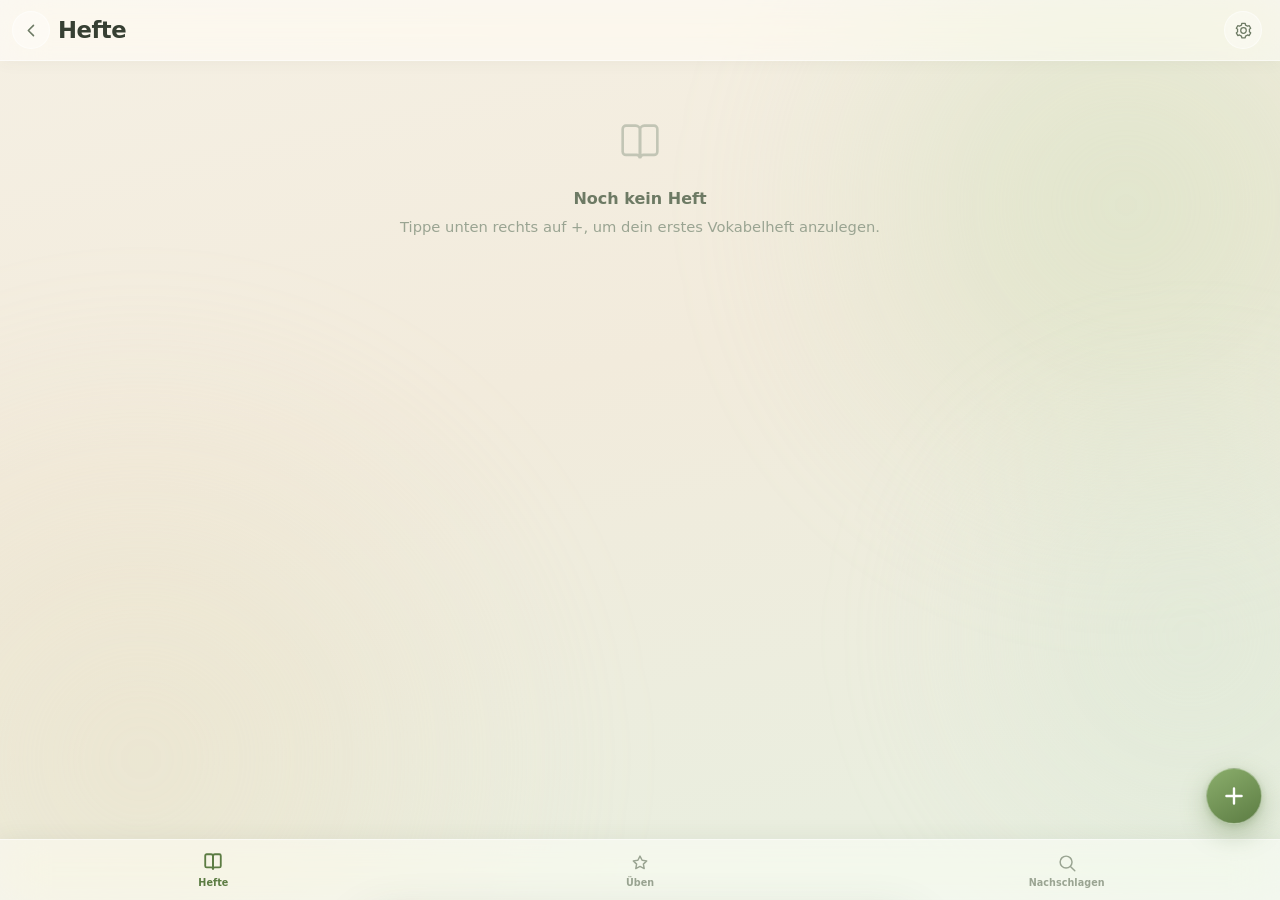
==== index.html @ 09ec7185 "Vokabel-App" ====
<!DOCTYPE html>
<html lang="de">
<head>
<meta charset="utf-8">
<meta name="viewport" content="width=device-width, initial-scale=1, viewport-fit=cover">
<title>Vokabeln</title>
<meta name="description" content="Vokabelhefte anlegen, üben und nachschlagen – offline und lokal.">
<meta name="theme-color" content="#EFEADD">
<meta name="color-scheme" content="light">
<meta name="apple-mobile-web-app-capable" content="yes">
<meta name="apple-mobile-web-app-status-bar-style" content="default">
<meta name="apple-mobile-web-app-title" content="Vokabeln">
<link rel="manifest" href="manifest.webmanifest">
<link rel="apple-touch-icon" href="icons/apple-touch-icon.png">
<link rel="icon" href="icons/favicon-32.png" sizes="32x32">
<link rel="stylesheet" href="css/style.css">
</head>
<body>

<div class="bg-decor" aria-hidden="true">
  <span class="blob blob-1"></span>
  <span class="blob blob-2"></span>
  <span class="blob blob-3"></span>
</div>

<header class="topbar glass">
  <div class="topbar-inner">
    <button class="icon-btn back-btn" id="btnBack" hidden aria-label="Zurück">
      <svg viewBox="0 0 24 24" aria-hidden="true"><path d="M14.5 5.5 8 12l6.5 6.5" stroke-width="2" stroke-linecap="round"/></svg>
    </button>
    <h1 id="viewTitle">Hefte</h1>
    <button class="icon-btn" id="btnSettings" aria-label="Einstellungen">
      <svg viewBox="0 0 24 24" aria-hidden="true"><path d="M12 15.5a3.5 3.5 0 1 0 0-7 3.5 3.5 0 0 0 0 7Z"/><path d="M19.4 13.5a7.6 7.6 0 0 0 0-3l1.7-1.3-2-3.4-2 .8a7.6 7.6 0 0 0-2.6-1.5L14.2 3H9.8l-.3 2.1a7.6 7.6 0 0 0-2.6 1.5l-2-.8-2 3.4 1.7 1.3a7.6 7.6 0 0 0 0 3L2.9 15l2 3.4 2-.8a7.6 7.6 0 0 0 2.6 1.5l.3 2.1h4.4l.3-2.1a7.6 7.6 0 0 0 2.6-1.5l2 .8 2-3.4-1.7-1.3Z"/></svg>
    </button>
  </div>
</header>

<main id="main">

  <!-- ── HEFTE ───────────────────────────────────────── -->
  <section class="view" id="view-books" data-title="Hefte">
    <div id="booksContent"></div>
  </section>

  <!-- ── EIN HEFT ────────────────────────────────────── -->
  <section class="view" id="view-book" data-title="Heft" hidden>
    <div id="bookHeader"></div>
    <div class="glass card search-card">
      <div class="search-row">
        <svg class="search-ic" viewBox="0 0 24 24" aria-hidden="true"><circle cx="11" cy="11" r="6.5"/><path d="m16 16 4.5 4.5" stroke-linecap="round"/></svg>
        <input type="text" id="wordSearch" placeholder="Im Heft suchen …" autocomplete="off" enterkeyhint="search">
        <button class="icon-btn clear-btn" id="clearSearch" hidden aria-label="Suche leeren">
          <svg viewBox="0 0 24 24" aria-hidden="true"><path d="M6 6l12 12M18 6 6 18" stroke-width="2" stroke-linecap="round"/></svg>
        </button>
      </div>
      <div class="seg" id="wordFilter">
        <button class="seg-btn is-active" data-wf="all">Alle</button>
        <button class="seg-btn" data-wf="hard">Schwierig</button>
        <button class="seg-btn" data-wf="due">Fällig</button>
      </div>
    </div>
    <div id="wordsContent"></div>
  </section>

  <!-- ── ÜBEN ────────────────────────────────────────── -->
  <section class="view" id="view-train" data-title="Üben" hidden>
    <div id="trainContent"></div>
  </section>

  <!-- ── NACHSCHLAGEN ────────────────────────────────── -->
  <section class="view" id="view-dict" data-title="Nachschlagen" hidden>
    <div class="glass card search-card">
      <div class="search-row">
        <svg class="search-ic" viewBox="0 0 24 24" aria-hidden="true"><circle cx="11" cy="11" r="6.5"/><path d="m16 16 4.5 4.5" stroke-linecap="round"/></svg>
        <input type="text" id="dictSearch" placeholder="Wort eingeben …" autocomplete="off" autocapitalize="off" enterkeyhint="search">
        <button class="icon-btn clear-btn" id="clearDict" hidden aria-label="Suche leeren">
          <svg viewBox="0 0 24 24" aria-hidden="true"><path d="M6 6l12 12M18 6 6 18" stroke-width="2" stroke-linecap="round"/></svg>
        </button>
      </div>
      <p class="hint" id="dictHint"></p>
    </div>
    <div id="dictContent"></div>
  </section>

  <!-- ── EINSTELLUNGEN ───────────────────────────────── -->
  <section class="view" id="view-settings" data-title="Einstellungen" hidden>
    <div class="glass card">
      <h2>Datensicherung</h2>
      <p class="hint">Alle Vokabeln liegen nur auf diesem Gerät. Sichere sie regelmäßig – iOS kann den Speicher löschen, wenn die App lange ungenutzt bleibt.</p>
      <label class="check-line">
        <input type="checkbox" id="exportImages" checked>
        <span>Bilder mitsichern <em id="imgSizeHint"></em></span>
      </label>
      <div class="btn-row">
        <button class="btn btn-primary" id="btnExport">Exportieren</button>
        <button class="btn btn-soft" id="btnImport">Importieren</button>
      </div>
      <input type="file" id="importFile" accept="application/json,.json" hidden>
    </div>

    <div class="glass card">
      <h2>Aussprache</h2>
      <label class="check-line">
        <input type="checkbox" id="ttsEnabled" checked>
        <span>Vorlese-Knopf anzeigen</span>
      </label>
      <p class="hint" id="ttsHint"></p>
    </div>

    <div class="glass card">
      <h2>Wörterbuch</h2>
      <p class="hint" id="dictInfo"></p>
    </div>

    <div class="glass card">
      <h2>Speicher</h2>
      <p class="hint" id="storageInfo"></p>
      <div class="btn-row">
        <button class="btn btn-soft" id="btnResetBoxes">Lernfortschritt zurücksetzen</button>
      </div>
    </div>

    <div class="glass card">
      <h2>Über</h2>
      <p class="hint">Vokabeln · Version <span id="appVersion"></span><br>Funktioniert vollständig offline. Keine Konten, keine Server, keine Werbung.</p>
    </div>
  </section>

</main>

<button class="fab" id="fab" aria-label="Neues Heft">
  <svg viewBox="0 0 24 24" aria-hidden="true"><path d="M12 5v14M5 12h14" stroke-width="2.2" stroke-linecap="round"/></svg>
</button>

<nav class="tabbar glass" id="tabbar">
  <button class="tab is-active" data-view="books">
    <svg viewBox="0 0 24 24" aria-hidden="true"><path d="M4 5.5A1.5 1.5 0 0 1 5.5 4H10a2 2 0 0 1 2 2v13a1.7 1.7 0 0 0-1.7-1.5H5.5A1.5 1.5 0 0 1 4 16V5.5Z"/><path d="M20 5.5A1.5 1.5 0 0 0 18.5 4H14a2 2 0 0 0-2 2v13a1.7 1.7 0 0 1 1.7-1.5h4.8A1.5 1.5 0 0 0 20 16V5.5Z"/></svg>
    <span>Hefte</span>
  </button>
  <button class="tab" data-view="train">
    <svg viewBox="0 0 24 24" aria-hidden="true"><path d="M12 4.5 14.3 9l5 .7-3.6 3.5.9 4.9-4.6-2.4-4.6 2.4.9-4.9L4.7 9.7l5-.7L12 4.5Z"/></svg>
    <span>Üben</span>
  </button>
  <button class="tab" data-view="dict">
    <svg viewBox="0 0 24 24" aria-hidden="true"><circle cx="11" cy="11" r="6.5"/><path d="m16 16 4.5 4.5" stroke-linecap="round"/></svg>
    <span>Nachschlagen</span>
  </button>
</nav>

<div class="sheet-backdrop" id="sheetBackdrop" hidden></div>
<div class="sheet glass" id="sheet" hidden role="dialog" aria-modal="true" aria-labelledby="sheetTitle">
  <div class="sheet-grip" aria-hidden="true"></div>
  <div class="sheet-head">
    <h2 id="sheetTitle"></h2>
    <button class="icon-btn" id="sheetClose" aria-label="Schließen">
      <svg viewBox="0 0 24 24" aria-hidden="true"><path d="M6 6l12 12M18 6 6 18" stroke-width="2" stroke-linecap="round"/></svg>
    </button>
  </div>
  <div class="sheet-body" id="sheetBody"></div>
</div>

<div class="toast" id="toast" role="status" aria-live="polite" hidden></div>

<script src="js/dict.js"></script>
<script src="js/store.js"></script>
<script src="js/ui.js"></script>
<script src="js/train.js"></script>
<script src="js/app.js"></script>
</body>
</html>
---- css/style.css ----
/* ═══════════════════════════════════════════════════════
   Stundenplan · Clear-Glass Eco
   Palette: Beige + Salbeigrün, alles pastell
   ═══════════════════════════════════════════════════════ */

:root{
  /* Grundflächen */
  --bg-1:#F5F0E4;
  --bg-2:#E7EFE0;
  --bg-3:#F2EBDC;

  /* Glas */
  --glass:rgba(255,255,255,.52);
  --glass-strong:rgba(255,255,255,.74);
  --glass-soft:rgba(255,255,255,.34);
  --glass-brd:rgba(255,255,255,.72);
  --glass-brd-soft:rgba(255,255,255,.5);

  /* Schrift */
  --ink:#374033;
  --ink-soft:#6D7A64;
  --ink-faint:#9AA492;

  /* Akzent */
  --green:#7A9C5E;
  --green-deep:#5C7C43;
  --green-pale:#DCE8D0;
  --green-mist:rgba(122,156,94,.14);

  /* Dringlichkeit */
  --p3:#C87B60;
  --p2:#D3A55E;
  --p1:#8CAB6E;
  --p0:#A2ABA0;
  --p3-bg:rgba(200,123,96,.13);
  --p2-bg:rgba(211,165,94,.15);
  --p1-bg:rgba(140,171,110,.15);
  --p0-bg:rgba(162,171,160,.14);

  /* Schatten */
  --sh-sm:0 2px 10px rgba(70,86,58,.07);
  --sh-md:0 8px 28px rgba(70,86,58,.10);
  --sh-lg:0 16px 48px rgba(70,86,58,.16);

  --r-lg:24px;
  --r-md:18px;
  --r-sm:13px;

  --topbar-h:60px;
  --tabbar-h:60px;

  --blur:saturate(175%) blur(22px);
}

*,*::before,*::after{box-sizing:border-box}

html{
  -webkit-text-size-adjust:100%;
  scroll-behavior:smooth;
}

body{
  margin:0;
  min-height:100dvh;
  font-family:-apple-system,BlinkMacSystemFont,"SF Pro Text","Segoe UI",Roboto,system-ui,sans-serif;
  font-size:16px;
  line-height:1.45;
  color:var(--ink);
  background:linear-gradient(168deg,var(--bg-1) 0%,var(--bg-3) 42%,var(--bg-2) 100%);
  background-attachment:fixed;
  -webkit-tap-highlight-color:transparent;
  overscroll-behavior-y:none;
}

/* Weiche Farbwolken im Hintergrund */
.bg-decor{position:fixed;inset:0;z-index:-1;overflow:hidden;pointer-events:none}
.blob{position:absolute;border-radius:50%;filter:blur(60px);opacity:.5}
.blob-1{width:60vw;height:60vw;top:-14vw;right:-18vw;background:radial-gradient(circle,#CBDEB8 0%,rgba(203,222,184,0) 70%)}
.blob-2{width:70vw;height:70vw;bottom:-24vw;left:-24vw;background:radial-gradient(circle,#EADFC4 0%,rgba(234,223,196,0) 70%)}
.blob-3{width:46vw;height:46vw;top:38%;right:-16vw;background:radial-gradient(circle,#D7E6D2 0%,rgba(215,230,210,0) 70%)}

/* ── Glas-Basis ───────────────────────────────────────── */
.glass{
  background:var(--glass);
  -webkit-backdrop-filter:var(--blur);
  backdrop-filter:var(--blur);
  border:1px solid var(--glass-brd);
}

.card{
  border-radius:var(--r-lg);
  padding:18px;
  margin-bottom:14px;
  box-shadow:var(--sh-md);
}

.card h2{
  margin:0 0 4px;
  font-size:1.02rem;
  font-weight:650;
  letter-spacing:-.01em;
}

.card-head{
  display:flex;align-items:center;justify-content:space-between;
  gap:12px;margin-bottom:12px;
}
.card-head h2{margin:0}

.hint{
  margin:6px 0 0;
  font-size:.83rem;
  line-height:1.5;
  color:var(--ink-soft);
}

/* ── Kopfzeile ────────────────────────────────────────── */
.topbar{
  position:sticky;top:0;z-index:40;
  padding-top:env(safe-area-inset-top);
  border-width:0 0 1px;
  border-color:var(--glass-brd-soft);
  box-shadow:0 1px 16px rgba(70,86,58,.05);
}
.topbar-inner{
  height:var(--topbar-h);
  display:flex;align-items:center;justify-content:space-between;
  padding:0 18px;
}
.topbar h1{
  margin:0;
  font-size:1.42rem;
  font-weight:680;
  letter-spacing:-.022em;
}

.subbar{
  display:flex;align-items:center;justify-content:space-between;
  gap:10px;padding:0 14px 10px;
}
.nav-label{
  font-size:.94rem;font-weight:600;color:var(--ink-soft);
  text-align:center;flex:1;
}
.nav-label small{display:block;font-size:.74rem;font-weight:500;color:var(--ink-faint)}

/* ── Buttons ──────────────────────────────────────────── */
.icon-btn{
  width:38px;height:38px;flex:0 0 auto;
  display:grid;place-items:center;
  border:1px solid var(--glass-brd-soft);
  border-radius:50%;
  background:var(--glass-soft);
  color:var(--ink-soft);
  cursor:pointer;
  transition:transform .16s,background .16s;
}
.icon-btn:active{transform:scale(.9)}
.icon-btn svg{width:19px;height:19px;fill:none;stroke:currentColor;stroke-width:1.6;stroke-linejoin:round}

.btn{
  appearance:none;
  font:inherit;font-size:.9rem;font-weight:600;
  padding:11px 18px;
  border-radius:999px;
  border:1px solid transparent;
  cursor:pointer;
  transition:transform .15s,box-shadow .15s,background .15s;
  white-space:nowrap;
}
.btn:active{transform:scale(.96)}
.btn-primary{
  background:linear-gradient(150deg,var(--green) 0%,var(--green-deep) 100%);
  color:#fff;
  box-shadow:0 6px 18px rgba(92,124,67,.28);
}
.btn-soft{
  background:var(--glass-strong);
  border-color:var(--glass-brd);
  color:var(--ink);
  box-shadow:var(--sh-sm);
}
.btn-danger{
  background:rgba(200,123,96,.14);
  border-color:rgba(200,123,96,.3);
  color:#A85C42;
}
.btn-block{width:100%}
.btn-row{display:flex;gap:10px;flex-wrap:wrap;margin-top:12px}

/* ── Hauptbereich & Ansichten ─────────────────────────── */
main{
  padding:16px 14px calc(var(--tabbar-h) + env(safe-area-inset-bottom) + 26px);
  max-width:720px;margin:0 auto;
}
.view{animation:fade .28s ease}
@keyframes fade{from{opacity:0;transform:translateY(6px)}to{opacity:1;transform:none}}

.sec-title{
  margin:20px 4px 9px;
  font-size:.78rem;font-weight:700;
  letter-spacing:.07em;text-transform:uppercase;
  color:var(--ink-faint);
  display:flex;align-items:center;gap:8px;
}
.sec-title .count{
  font-size:.72rem;font-weight:700;letter-spacing:0;
  background:var(--green-mist);color:var(--green-deep);
  padding:1px 8px;border-radius:999px;
}
.view > .sec-title:first-child{margin-top:2px}

/* ── Tab-Leiste ───────────────────────────────────────── */
.tabbar{
  position:fixed;left:0;right:0;bottom:0;z-index:40;
  display:flex;
  padding-bottom:env(safe-area-inset-bottom);
  border-width:1px 0 0;
  border-color:var(--glass-brd-soft);
  box-shadow:0 -2px 22px rgba(70,86,58,.07);
}
.tab{
  flex:1;
  height:var(--tabbar-h);
  display:flex;flex-direction:column;align-items:center;justify-content:center;gap:3px;
  border:0;background:none;cursor:pointer;
  color:var(--ink-faint);
  font-size:.63rem;font-weight:600;letter-spacing:.005em;
  font-family:inherit;
  transition:color .18s;
  padding:0;
}
.tab svg{width:22px;height:22px;fill:none;stroke:currentColor;stroke-width:1.6;stroke-linecap:round;stroke-linejoin:round;transition:transform .2s}
.tab.is-active{color:var(--green-deep)}
.tab.is-active svg{transform:translateY(-1px) scale(1.06);stroke-width:1.9}
.tab:active svg{transform:scale(.9)}

/* ── Aktionsknopf ─────────────────────────────────────── */
.fab{
  position:fixed;right:18px;z-index:41;
  bottom:calc(var(--tabbar-h) + env(safe-area-inset-bottom) + 16px);
  width:56px;height:56px;border-radius:50%;
  border:1px solid rgba(255,255,255,.35);
  background:linear-gradient(150deg,#8BAE6C 0%,var(--green-deep) 100%);
  color:#fff;cursor:pointer;
  display:grid;place-items:center;
  box-shadow:0 10px 26px rgba(92,124,67,.36),0 2px 6px rgba(92,124,67,.2);
  transition:transform .18s;
}
.fab:active{transform:scale(.9)}
.fab svg{width:26px;height:26px;fill:none;stroke:currentColor}

/* ── Leerzustand ──────────────────────────────────────── */
.empty{
  text-align:center;padding:40px 24px;
  color:var(--ink-faint);
}
.empty svg{width:52px;height:52px;margin-bottom:12px;fill:none;stroke:currentColor;stroke-width:1.2;opacity:.55}
.empty p{margin:0;font-size:.92rem;line-height:1.55}
.empty strong{display:block;font-size:1rem;color:var(--ink-soft);font-weight:650;margin-bottom:4px}

/* ── Filterkarte ──────────────────────────────────────── */
.filter-card{padding:14px 15px 15px}
.filter-row{display:flex;gap:10px;margin-bottom:11px}
.field-inline{flex:1;min-width:0;display:block}
.field-inline > span{
  display:block;font-size:.7rem;font-weight:700;letter-spacing:.05em;
  text-transform:uppercase;color:var(--ink-faint);margin-bottom:4px;
}

/* Segment-Umschalter */
.seg{
  display:flex;gap:3px;padding:3px;
  background:rgba(255,255,255,.4);
  border:1px solid var(--glass-brd-soft);
  border-radius:999px;
}
.seg-btn{
  flex:1;padding:8px 6px;border:0;border-radius:999px;
  background:none;font:inherit;font-size:.82rem;font-weight:600;
  color:var(--ink-soft);cursor:pointer;
  transition:background .18s,color .18s,box-shadow .18s;
}
.seg-btn.is-active{
  background:#fff;color:var(--green-deep);
  box-shadow:0 2px 8px rgba(70,86,58,.12);
}

/* ── Formularfelder ───────────────────────────────────── */
.field{display:block;margin-bottom:15px}
.field > .lbl{
  display:block;font-size:.76rem;font-weight:700;letter-spacing:.045em;
  text-transform:uppercase;color:var(--ink-faint);margin-bottom:6px;
}
.field .req{color:var(--p3);margin-left:2px}

input[type=text],input[type=date],input[type=time],select,textarea{
  width:100%;
  font-family:inherit;
  font-size:16px;           /* verhindert Auto-Zoom in iOS-Safari */
  color:var(--ink);
  padding:12px 13px;
  border-radius:var(--r-sm);
  border:1px solid rgba(150,164,140,.34);
  background:rgba(255,255,255,.62);
  appearance:none;-webkit-appearance:none;
  transition:border-color .18s,box-shadow .18s,background .18s;
}
input[type=text]:focus,input[type=date]:focus,input[type=time]:focus,select:focus,textarea:focus{
  outline:none;
  border-color:var(--green);
  background:rgba(255,255,255,.86);
  box-shadow:0 0 0 3.5px var(--green-mist);
}
input::placeholder,textarea::placeholder{color:var(--ink-faint)}
textarea{resize:vertical;min-height:88px;line-height:1.5}
select{
  background-image:url("data:image/svg+xml;utf8,<svg xmlns='http://www.w3.org/2000/svg' viewBox='0 0 24 24' fill='none' stroke='%236D7A64' stroke-width='2' stroke-linecap='round'><path d='M6 9l6 6 6-6'/></svg>");
  background-repeat:no-repeat;
  background-position:right 10px center;
  background-size:16px;
  padding-right:34px;
}
.field-inline select{padding:9px 30px 9px 11px;font-size:.86rem}
.two-col{display:flex;gap:11px}
.two-col > *{flex:1;min-width:0}

/* Farb- und Symbolwahl */
.swatches{display:flex;flex-wrap:wrap;gap:9px}
.swatch-btn{
  width:34px;height:34px;border-radius:50%;
  border:2px solid transparent;
  background:var(--c);cursor:pointer;padding:0;
  box-shadow:inset 0 -2px 5px rgba(0,0,0,.07);
  transition:transform .16s,border-color .16s;
}
.swatch-btn:active{transform:scale(.88)}
.swatch-btn.is-active{
  border-color:var(--ink);
  transform:scale(1.1);
  box-shadow:0 0 0 3px rgba(255,255,255,.85),inset 0 -2px 5px rgba(0,0,0,.07);
}
.icon-grid{
  display:grid;grid-template-columns:repeat(auto-fill,minmax(42px,1fr));gap:7px;
  max-height:172px;overflow-y:auto;
  padding:4px;margin:0 -4px;
  -webkit-overflow-scrolling:touch;
}
.icon-btn-em{
  aspect-ratio:1;display:grid;place-items:center;
  font-size:1.15rem;line-height:1;
  border-radius:12px;cursor:pointer;padding:0;
  border:1.5px solid rgba(150,164,140,.22);
  background:rgba(255,255,255,.5);
  transition:transform .16s,border-color .16s,background .16s;
}
.icon-btn-em:active{transform:scale(.88)}
.icon-btn-em.is-active{border-color:var(--green);background:var(--green-mist)}

/* ── Bodensheet ───────────────────────────────────────── */
.sheet-backdrop{
  position:fixed;inset:0;z-index:55;
  background:rgba(58,68,52,.3);
  -webkit-backdrop-filter:blur(3px);backdrop-filter:blur(3px);
  opacity:0;transition:opacity .3s;
}
.sheet-backdrop.is-open{opacity:1}

.sheet{
  position:fixed;left:0;right:0;bottom:0;z-index:56;
  margin-inline:auto;max-width:560px;
  max-height:92dvh;
  display:flex;flex-direction:column;
  border-radius:28px 28px 0 0;
  border-width:1px 1px 0;
  background:rgba(252,250,244,.86);
  box-shadow:var(--sh-lg);
  transform:translateY(101%);
  transition:transform .34s cubic-bezier(.32,.72,0,1);
}
.sheet.is-open{transform:none}
.sheet-grip{
  width:38px;height:4.5px;border-radius:999px;
  background:rgba(120,134,110,.28);
  margin:9px auto 2px;flex:0 0 auto;
}
.sheet-head{
  display:flex;align-items:center;justify-content:space-between;gap:12px;
  padding:9px 18px 11px;flex:0 0 auto;
}
.sheet-head h2{margin:0;font-size:1.16rem;font-weight:680;letter-spacing:-.02em}
.sheet-body{
  flex:1;overflow-y:auto;-webkit-overflow-scrolling:touch;
  padding:2px 18px calc(20px + env(safe-area-inset-bottom));
}
.sheet-actions{
  display:flex;gap:10px;margin-top:20px;
  position:sticky;bottom:0;
  padding:12px 0 4px;
  background:linear-gradient(to top,rgba(252,250,244,.96) 62%,rgba(252,250,244,0));
}
.sheet-actions .btn{flex:1}
.sheet-actions .btn-icon-only{flex:0 0 auto;padding-inline:15px}

/* ── Hinweis-Einblendung ──────────────────────────────── */
.toast{
  position:fixed;z-index:70;left:50%;
  bottom:calc(var(--tabbar-h) + env(safe-area-inset-bottom) + 22px);
  transform:translate(-50%,14px);
  max-width:calc(100vw - 40px);
  padding:11px 19px;border-radius:999px;
  background:rgba(56,68,48,.93);
  -webkit-backdrop-filter:blur(8px);backdrop-filter:blur(8px);
  color:#F3F1E7;font-size:.86rem;font-weight:550;
  box-shadow:var(--sh-lg);
  opacity:0;transition:opacity .24s,transform .24s;
  pointer-events:none;text-align:center;
}
.toast.is-open{opacity:1;transform:translate(-50%,0)}

/* ── Feinschliff ──────────────────────────────────────── */
@media (min-width:640px){
  main{padding-left:20px;padding-right:20px}
  .prio-grid{grid-template-columns:repeat(4,1fr)}
  .prio-opt{flex-direction:column;align-items:flex-start;gap:6px}
}

@media (prefers-reduced-motion:reduce){
  *,*::before,*::after{animation-duration:.01ms !important;transition-duration:.01ms !important}
  html{scroll-behavior:auto}
}

/* Kein Glas-Effekt verfügbar → etwas deckender füllen */
@supports not ((backdrop-filter:blur(1px)) or (-webkit-backdrop-filter:blur(1px))){
  .glass,.task,.note{background:rgba(255,255,255,.82)}
  .sheet{background:rgba(252,250,244,.98)}
}

::selection{background:var(--green-pale);color:var(--ink)}


/* ═══════════════════════════════════════════════════════
   Bausteine der Vokabel-App
   ═══════════════════════════════════════════════════════ */

.topbar-inner{gap:8px}
.topbar h1{flex:1;min-width:0;overflow:hidden;text-overflow:ellipsis;white-space:nowrap}
.back-btn{margin-left:-6px}

/* ── Suchfeld ─────────────────────────────────────────── */
.search-card{padding:13px 14px 14px}
.search-row{display:flex;align-items:center;gap:9px;margin-bottom:11px}
.search-ic{
  width:19px;height:19px;flex:0 0 auto;
  fill:none;stroke:var(--ink-faint);stroke-width:1.8;
}
.search-row input{flex:1;min-width:0;padding:10px 12px}
.clear-btn{width:32px;height:32px}
.clear-btn svg{width:15px;height:15px}
.search-card .seg-btn{font-size:.8rem;padding:7px 5px}
.search-card .hint{margin-top:2px}

/* ── Heft-Karte ───────────────────────────────────────── */
.book{
  display:block;width:100%;text-align:left;
  border-radius:var(--r-lg);padding:16px 17px;margin-bottom:12px;
  background:var(--glass);
  -webkit-backdrop-filter:var(--blur);backdrop-filter:var(--blur);
  border:1px solid var(--glass-brd);
  box-shadow:var(--sh-md);
  font:inherit;color:inherit;cursor:pointer;
  transition:transform .18s,box-shadow .18s;
}
.book:active{transform:scale(.985)}
.book h3{
  margin:0 0 8px;font-size:1.06rem;font-weight:680;letter-spacing:-.014em;
  overflow-wrap:anywhere;
}
.book-langs{
  display:inline-flex;align-items:center;gap:7px;
  font-size:.78rem;font-weight:600;
  padding:4px 11px;border-radius:999px;
  background:var(--green-mist);color:var(--green-deep);
}
.book-langs .arrow{opacity:.5;font-weight:400}
.book-meta{
  display:flex;align-items:center;gap:7px;flex-wrap:wrap;
  margin-top:11px;font-size:.79rem;color:var(--ink-soft);
}
.book-meta .dot{width:3px;height:3px;border-radius:50%;background:var(--ink-faint);flex:0 0 auto}
.book-meta .due{color:var(--green-deep);font-weight:650}

/* Fortschrittsbalken der Leitner-Fächer */
.boxbar{
  display:flex;gap:2px;height:7px;margin-top:12px;
  border-radius:999px;overflow:hidden;
  background:rgba(120,134,110,.13);
}
.boxbar i{display:block;transition:width .35s}
.boxbar i[data-b="1"]{background:#D9B48C}
.boxbar i[data-b="2"]{background:#CBC58A}
.boxbar i[data-b="3"]{background:#AFC088}
.boxbar i[data-b="4"]{background:#8FB37A}
.boxbar i[data-b="5"]{background:var(--green-deep)}
.boxbar-legend{
  display:flex;justify-content:space-between;
  margin-top:6px;font-size:.7rem;color:var(--ink-faint);
}

/* ── Kopf eines Hefts ─────────────────────────────────── */
.book-head{padding:17px 18px 16px}
.book-head h2{font-size:1.2rem;margin-bottom:9px}
.book-head .btn-row{margin-top:14px}

/* ── Vokabelzeile ─────────────────────────────────────── */
.word{
  position:relative;
  display:flex;gap:12px;align-items:flex-start;
  padding:13px 14px 13px 16px;
  border-radius:var(--r-md);margin-bottom:9px;
  background:var(--glass);
  -webkit-backdrop-filter:var(--blur);backdrop-filter:var(--blur);
  border:1px solid var(--glass-brd);
  box-shadow:var(--sh-sm);
  cursor:pointer;overflow:hidden;
  transition:transform .18s;
}
.word:active{transform:scale(.985)}
.word::before{
  content:"";position:absolute;left:0;top:0;bottom:0;width:4px;
  background:var(--bc,var(--p0));opacity:.8;
}
.word[data-box="1"]{--bc:#D9B48C}
.word[data-box="2"]{--bc:#CBC58A}
.word[data-box="3"]{--bc:#AFC088}
.word[data-box="4"]{--bc:#8FB37A}
.word[data-box="5"]{--bc:var(--green-deep)}

.word-main{flex:1;min-width:0}
.word-left{
  margin:0;font-size:.98rem;font-weight:650;letter-spacing:-.006em;
  overflow-wrap:anywhere;line-height:1.3;
}
.word-right{
  margin:2px 0 0;font-size:.93rem;color:var(--ink-soft);
  overflow-wrap:anywhere;line-height:1.35;
}
.word-note{
  margin:6px 0 0;font-size:.8rem;color:var(--ink-faint);
  font-style:italic;overflow-wrap:anywhere;
}
.word-tags{display:flex;align-items:center;gap:6px;margin-top:7px;flex-wrap:wrap}
.tag{
  display:inline-flex;align-items:center;gap:4px;
  font-size:.68rem;font-weight:700;letter-spacing:.03em;
  padding:2px 8px;border-radius:999px;
  background:rgba(120,134,110,.12);color:var(--ink-soft);
}
.tag-hard{background:rgba(200,123,96,.15);color:#A85C42}
.tag-box{background:var(--green-mist);color:var(--green-deep)}

.thumb{
  width:46px;height:46px;flex:0 0 auto;
  border-radius:12px;object-fit:cover;
  background:rgba(120,134,110,.1);
  border:1px solid var(--glass-brd-soft);
}

/* ── Vorlese-Knopf ────────────────────────────────────── */
.speak{
  width:32px;height:32px;flex:0 0 auto;
  border-radius:50%;padding:0;cursor:pointer;
  display:grid;place-items:center;
  border:1px solid var(--glass-brd-soft);
  background:rgba(255,255,255,.5);
  color:var(--green-deep);
  transition:transform .16s,background .16s;
}
.speak:active{transform:scale(.86)}
.speak svg{width:16px;height:16px;fill:none;stroke:currentColor;stroke-width:1.7;stroke-linejoin:round}
.speak.is-speaking{background:var(--green-mist)}

/* ── Sonderzeichen-Leiste ─────────────────────────────── */
.charbar{
  display:flex;gap:5px;overflow-x:auto;
  padding:8px 2px 2px;margin:0 -2px;
  -webkit-overflow-scrolling:touch;
  scrollbar-width:none;
}
.charbar::-webkit-scrollbar{display:none}
.charbar button{
  flex:0 0 auto;min-width:36px;height:36px;
  border-radius:10px;padding:0 6px;cursor:pointer;
  font:inherit;font-size:1rem;
  border:1px solid rgba(150,164,140,.26);
  background:rgba(255,255,255,.62);
  color:var(--ink);
  transition:transform .14s,background .14s;
}
.charbar button:active{transform:scale(.88);background:var(--green-mist)}

/* ── Wörterbuch-Vorschläge ────────────────────────────── */
.suggests{
  display:flex;flex-direction:column;gap:0;
  margin-top:7px;border-radius:var(--r-sm);overflow:hidden;
  border:1px solid rgba(150,164,140,.24);
  background:rgba(255,255,255,.55);
}
.suggest{
  display:flex;align-items:center;gap:8px;
  padding:9px 12px;cursor:pointer;
  border:0;background:none;font:inherit;text-align:left;
  transition:background .14s;
}
.suggest + .suggest{border-top:1px solid rgba(120,134,110,.11)}
.suggest:active{background:var(--green-mist)}
.suggest .s-from{font-size:.86rem;color:var(--ink-soft);flex:0 0 auto;max-width:42%;
  overflow:hidden;text-overflow:ellipsis;white-space:nowrap}
.suggest .s-arr{color:var(--ink-faint);font-size:.8rem;flex:0 0 auto}
.suggest .s-to{font-size:.9rem;font-weight:600;flex:1;min-width:0;
  overflow:hidden;text-overflow:ellipsis;white-space:nowrap}

/* ── Nachschlagen-Ansicht ─────────────────────────────── */
.dict-row{
  border-radius:var(--r-md);padding:13px 15px;margin-bottom:9px;
  background:var(--glass);
  -webkit-backdrop-filter:var(--blur);backdrop-filter:var(--blur);
  border:1px solid var(--glass-brd);
  box-shadow:var(--sh-sm);
}
.dict-row dl{margin:0;display:grid;grid-template-columns:auto 1fr;gap:4px 12px;align-items:baseline}
.dict-row dt{
  font-size:.68rem;font-weight:700;letter-spacing:.06em;text-transform:uppercase;
  color:var(--ink-faint);
}
.dict-row dd{margin:0;font-size:.94rem;overflow-wrap:anywhere}
.dict-row dd.lead{font-weight:650}
.dict-row .row-actions{display:flex;gap:8px;margin-top:11px}

/* ── Training ─────────────────────────────────────────── */
.train-setup .card{padding:17px 18px}

.progress{
  display:flex;align-items:center;gap:11px;
  margin-bottom:14px;
}
.progress-bar{
  flex:1;height:7px;border-radius:999px;
  background:rgba(120,134,110,.16);overflow:hidden;
}
.progress-bar i{
  display:block;height:100%;border-radius:999px;
  background:linear-gradient(90deg,#9DBE85,var(--green-deep));
  transition:width .3s;
}
.progress-txt{font-size:.78rem;font-weight:650;color:var(--ink-soft);flex:0 0 auto}
.progress-score{font-size:.78rem;font-weight:650;color:var(--green-deep);flex:0 0 auto}

.prompt-card{
  border-radius:var(--r-lg);padding:26px 20px;margin-bottom:14px;
  text-align:center;
  background:linear-gradient(150deg,rgba(255,255,255,.7),rgba(232,241,224,.52));
  -webkit-backdrop-filter:var(--blur);backdrop-filter:var(--blur);
  border:1px solid var(--glass-brd);
  box-shadow:var(--sh-md);
}
.prompt-lang{
  font-size:.7rem;font-weight:700;letter-spacing:.09em;text-transform:uppercase;
  color:var(--green-deep);margin:0 0 10px;
}
.prompt-word{
  margin:0;font-size:1.72rem;font-weight:700;letter-spacing:-.028em;
  line-height:1.2;overflow-wrap:anywhere;
}
.prompt-note{margin:10px 0 0;font-size:.85rem;color:var(--ink-soft);font-style:italic}
.prompt-img{
  display:block;max-width:100%;max-height:190px;
  margin:15px auto 0;border-radius:var(--r-md);
  object-fit:contain;
}
.prompt-card .speak{margin:14px auto 0}

.answer-field input{font-size:17px;padding:14px 15px;text-align:center}
.choices{display:flex;flex-direction:column;gap:9px}
.choice{
  width:100%;padding:14px 16px;
  border-radius:var(--r-md);cursor:pointer;
  font:inherit;font-size:.98rem;font-weight:600;text-align:left;
  border:1.5px solid rgba(150,164,140,.3);
  background:rgba(255,255,255,.58);
  color:var(--ink);
  transition:transform .14s,border-color .18s,background .18s;
  overflow-wrap:anywhere;
}
.choice:active{transform:scale(.98)}
.choice.is-right{
  border-color:var(--green);
  background:color-mix(in srgb,var(--green) 15%,white 85%);
  color:var(--green-deep);
}
.choice.is-wrong{
  border-color:var(--p3);
  background:color-mix(in srgb,var(--p3) 13%,white 87%);
  color:#A85C42;
}
.choice:disabled{cursor:default}

.feedback{
  border-radius:var(--r-md);padding:14px 16px;margin-top:13px;
  border:1px solid;
  animation:pop .25s ease;
}
@keyframes pop{from{opacity:0;transform:translateY(6px)}to{opacity:1;transform:none}}
.feedback h3{margin:0;font-size:.98rem;font-weight:700;display:flex;align-items:center;gap:7px}
.feedback p{margin:7px 0 0;font-size:.88rem;line-height:1.45;overflow-wrap:anywhere}
.feedback .sol{font-weight:650}
.feedback svg{width:18px;height:18px;flex:0 0 auto;fill:none;stroke:currentColor;stroke-width:2.4;stroke-linecap:round;stroke-linejoin:round}
.fb-right{
  background:color-mix(in srgb,var(--green) 12%,white 88%);
  border-color:color-mix(in srgb,var(--green) 34%,transparent);
  color:var(--green-deep);
}
.fb-close{
  background:color-mix(in srgb,var(--p2) 15%,white 85%);
  border-color:color-mix(in srgb,var(--p2) 38%,transparent);
  color:#95682A;
}
.fb-wrong{
  background:color-mix(in srgb,var(--p3) 12%,white 88%);
  border-color:color-mix(in srgb,var(--p3) 32%,transparent);
  color:#A85C42;
}

.result-num{
  font-size:2.6rem;font-weight:750;letter-spacing:-.04em;
  color:var(--green-deep);margin:0;line-height:1;
}
.result-sub{margin:7px 0 0;font-size:.92rem;color:var(--ink-soft)}
.result-list{margin-top:4px}

/* ── Kästchen-Zeile ───────────────────────────────────── */
.check-line{
  display:flex;align-items:center;gap:11px;
  margin-top:12px;cursor:pointer;font-size:.9rem;
}
.check-line input{
  width:22px;height:22px;flex:0 0 auto;margin:0;
  accent-color:var(--green-deep);cursor:pointer;
}
.check-line em{color:var(--ink-faint);font-style:normal;font-size:.82rem}

/* ── Bildwahl im Formular ─────────────────────────────── */
.img-pick{display:flex;align-items:center;gap:12px}
.img-preview{
  width:66px;height:66px;flex:0 0 auto;
  border-radius:var(--r-sm);object-fit:cover;
  border:1px solid var(--glass-brd-soft);
  background:rgba(120,134,110,.1);
}
.img-empty{
  width:66px;height:66px;flex:0 0 auto;
  border-radius:var(--r-sm);display:grid;place-items:center;
  border:1.5px dashed rgba(150,164,140,.42);
  background:rgba(255,255,255,.35);
  color:var(--ink-faint);
}
.img-empty svg{width:24px;height:24px;fill:none;stroke:currentColor;stroke-width:1.5}

/* ── Sprachpaar-Wahl ──────────────────────────────────── */
.lang-swap{
  display:flex;align-items:flex-end;gap:9px;
}
.lang-swap > label{flex:1;min-width:0;margin-bottom:0}
.swap-btn{
  width:40px;height:44px;flex:0 0 auto;margin-bottom:1px;
  border-radius:var(--r-sm);cursor:pointer;
  display:grid;place-items:center;
  border:1px solid var(--glass-brd-soft);
  background:rgba(255,255,255,.5);
  color:var(--ink-soft);
  transition:transform .16s;
}
.swap-btn:active{transform:scale(.9) rotate(180deg)}
.swap-btn svg{width:18px;height:18px;fill:none;stroke:currentColor;stroke-width:1.8;stroke-linecap:round;stroke-linejoin:round}

/* ── Feinschliff ──────────────────────────────────────── */
.tab span{font-size:.6rem}
.row-between{display:flex;align-items:center;justify-content:space-between;gap:10px}
.muted{color:var(--ink-faint)}
.nowrap{white-space:nowrap}

/* Speicher-Angabe darf umbrechen */
#storageInfo{white-space:pre-line}
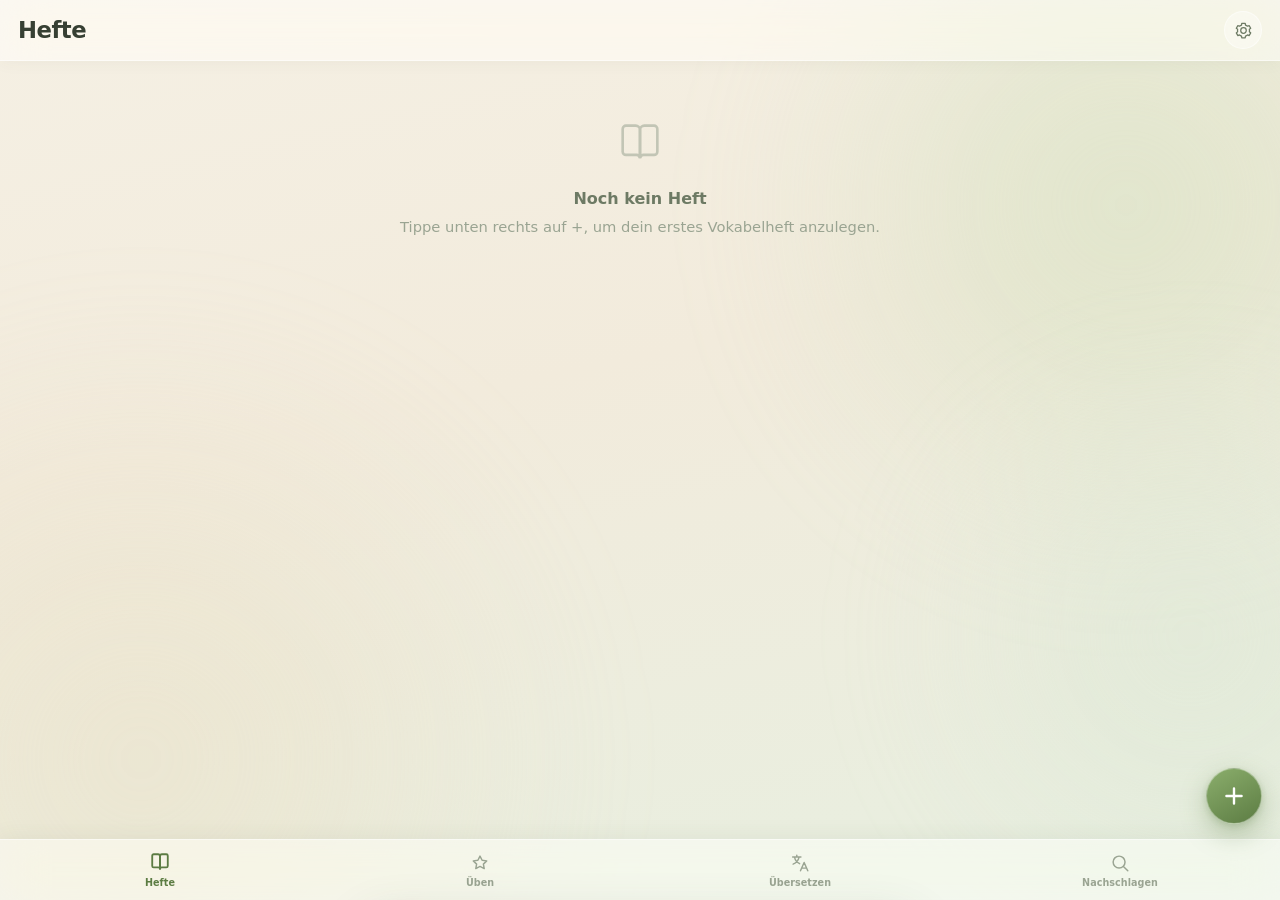
==== commit 43ff7ef6: "Übersetzen-Tab und KI-Vorschläge mit Hy-MT2 Neuer Tab Übersetzen, KI-Karte in den Einstellungen, KI-" ====
--- a/index.html
+++ b/index.html
@@ -82,6 +82,30 @@
     <div id="dictContent"></div>
   </section>
 
+  <!-- ── ÜBERSETZEN ──────────────────────────────────── -->
+  <section class="view" id="view-translate" data-title="Übersetzen" hidden>
+    <div id="aiCard"></div>
+    <div class="glass card">
+      <div class="lang-swap">
+        <label class="field">
+          <span class="lbl">Von</span>
+          <select id="trFrom"></select>
+        </label>
+        <button type="button" class="swap-btn" id="trSwap" aria-label="Sprachen tauschen">
+          <svg viewBox="0 0 24 24" aria-hidden="true"><path d="M7 8h13l-3-3M17 16H4l3 3"/></svg>
+        </button>
+        <label class="field">
+          <span class="lbl">Nach</span>
+          <select id="trTo"></select>
+        </label>
+      </div>
+      <textarea id="trText" placeholder="Text eingeben …" maxlength="2000" autocomplete="off" style="margin-top:14px"></textarea>
+      <div id="trChars"></div>
+      <button class="btn btn-primary btn-block" id="btnTranslate" style="margin-top:12px">Übersetzen</button>
+    </div>
+    <div id="trResult"></div>
+  </section>
+
   <!-- ── EINSTELLUNGEN ───────────────────────────────── -->
   <section class="view" id="view-settings" data-title="Einstellungen" hidden>
     <div class="glass card">
@@ -108,6 +132,11 @@
     </div>
 
     <div class="glass card">
+      <h2>KI-Übersetzer</h2>
+      <div id="aiSettings"></div>
+    </div>
+
+    <div class="glass card">
       <h2>Wörterbuch</h2>
       <p class="hint" id="dictInfo"></p>
     </div>
@@ -140,6 +169,10 @@
   <button class="tab" data-view="train">
     <svg viewBox="0 0 24 24" aria-hidden="true"><path d="M12 4.5 14.3 9l5 .7-3.6 3.5.9 4.9-4.6-2.4-4.6 2.4.9-4.9L4.7 9.7l5-.7L12 4.5Z"/></svg>
     <span>Üben</span>
+  </button>
+  <button class="tab" data-view="translate">
+    <svg viewBox="0 0 24 24" aria-hidden="true"><path d="M4 5.5h9M8.5 3.5v2M6 5.5c.7 3.3 2.7 5.8 5.6 7.2M11 5.5c-.8 3.5-3 6.2-6.5 7.7"/><path d="m12.5 20.5 4-9 4 9M13.8 17.6h5.4"/></svg>
+    <span>Übersetzen</span>
   </button>
   <button class="tab" data-view="dict">
     <svg viewBox="0 0 24 24" aria-hidden="true"><circle cx="11" cy="11" r="6.5"/><path d="m16 16 4.5 4.5" stroke-linecap="round"/></svg>
@@ -165,6 +198,7 @@
 <script src="js/store.js"></script>
 <script src="js/ui.js"></script>
 <script src="js/train.js"></script>
+<script src="js/ai.js"></script>
 <script src="js/app.js"></script>
 </body>
 </html>
--- a/css/style.css
+++ b/css/style.css
@@ -156,6 +156,7 @@
   transition:transform .16s,background .16s;
 }
 .icon-btn:active{transform:scale(.9)}
+.icon-btn[hidden]{display:none}
 .icon-btn svg{width:19px;height:19px;fill:none;stroke:currentColor;stroke-width:1.6;stroke-linejoin:round}
 
 .btn{
@@ -637,6 +638,12 @@
 .dict-row dd.lead{font-weight:650}
 .dict-row .row-actions{display:flex;gap:8px;margin-top:11px}
 
+/* ── Übersetzen ───────────────────────────────────────── */
+.tr-out{margin:10px 0 0;font-size:1.04rem;line-height:1.55;white-space:pre-wrap;overflow-wrap:anywhere}
+.tag-ai{background:var(--green-mist);color:var(--green-deep);flex:0 0 auto}
+.suggest.is-waiting{cursor:default}
+.suggest.is-waiting .s-to{font-weight:500;color:var(--ink-faint)}
+
 /* ── Training ─────────────────────────────────────────── */
 .train-setup .card{padding:17px 18px}
 
